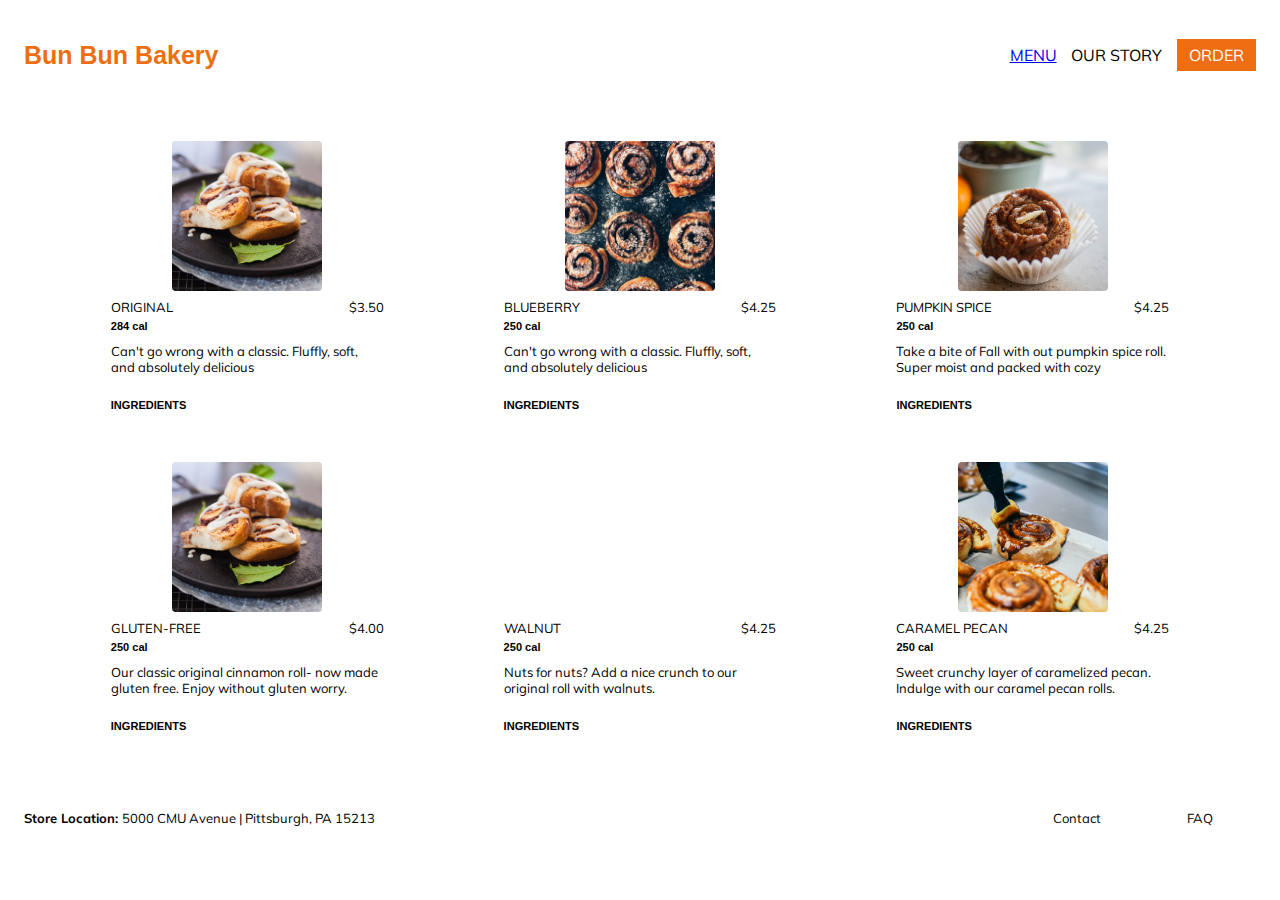
==== menuproduct3.html @ 4245cc76 "PUI Assignment 5" ====
<!DOCTYPE html>
<html>
	<head>
        <title>ProductPage</title>
        <link rel = "stylesheet" type = "text/css" href = "style3.css">
        <link href='https://fonts.googleapis.com/css?family=Mulish' rel='stylesheet'>
        <link rel="stylesheet" href="/Applications/fontawesome/css/all.min.css">
    </head>

    <body>
        <nav>
            <a href="index.html"> <h1 class = "logo"> Bun Bun Bakery</h1>
            </a>
            <ul class = "navtools">
                <li> <a href= "menuproduct.html">MENU </a></li>
                <li>OUR STORY</li>
                <li><buttons class = "orderbutton"> ORDER</buttons></li>
            </ul>
        </nav>

        <div class="container">
            <div class = "productcard">
                <div class="productpic-temp" id="original-pic"></div>

                <div class = "details">
                  <div class = flavor-price-calories>
                    <div class="flavor-price">
                        <p class = "flavors">ORIGINAL</p>
                        <p class = "price"> $3.50</p>
                    </div>
                    <div class = "calories"><b>284 cal</b></div>
                    </div>
                    <p>Can't go wrong with a classic. Fluffly, soft, and absolutely delicious</p>
            
                    <div class = "ingredients-plus">
                        <p class= "ingredients"><b>INGREDIENTS</b></p>
                        <i class="far fa-plus-square fa-color"></i>
                        <!--<div class = "plus"></div> -->
                    </div>
                </div>
            </div>


            <div class = "productcard">
                <a href="addon.html">
                    <div class="productpic-temp" id="blueberry-pic"></div>
                </a>

                <div class = "details">
                    <div class = flavor-price-calories>  
                    <div class="flavor-price">
                        <p class = "flavors">BLUEBERRY</p>
                        <p class = "price"> $4.25</p>
                    </div>

                    <div class = "calories"><b>250 cal</b></div>
                    </div>
                    <p>Can't go wrong with a classic. Fluffly, soft, and absolutely delicious</p>

                    <div class = "ingredients-plus">
                        <p class = "ingredients"><b>INGREDIENTS</b></p>
                        <i class="far fa-plus-square fa-color"></i>
                    </div>
                </div>
            </div>
              

            <div class = "productcard">
                <div class="productpic-temp" id="pumpkin-pic"></div>

                <div class = "details">
                    <div class = flavor-price-calories>
                    <div class="flavor-price">
                        <p class = "flavors">PUMPKIN SPICE</p>
                        <p class = "price"> $4.25</p>
                    </div>

                    <div class = "calories"><b>250 cal</b></div>
                    </div>
                    <p>Take a bite of Fall with out pumpkin spice roll. Super moist and packed with cozy</p>
                    
                    <div class = "ingredients-plus">
                        <p class = "ingredients"><b>INGREDIENTS</b></p>
                        <i class="far fa-plus-square fa-color"></i>
                    </div>
                </div>
            </div>


            <div class = "productcard">
                <div class="productpic-temp" id="gluten-pic"></div>

                <div class = "details">
                    <div class = flavor-price-calories>
                    <div class="flavor-price">
                        <p class = "flavors">GLUTEN-FREE</p>
                        <p class = "price"> $4.00</p>
                    </div>

                    <div class = "calories"><b>250 cal</b></div>
                    </div>
                    <p>Our classic original cinnamon roll- now made gluten free. Enjoy without gluten worry.</p>
                    
                    <div class = "ingredients-plus">
                        <p class = "ingredients"><b>INGREDIENTS</b></p>
                        <i class="far fa-plus-square fa-color"></i>
                    </div>
                </div>
            </div>


            <div class = "productcard">
                <div class="productpic-temp" id="walnut-pic"></div>

                <div class = "details">
                    <div class = flavor-price-calories>
                    <div class="flavor-price">
                        <p class = "flavors">WALNUT</p>
                        <p class = "price"> $4.25</p>
                    </div>

                    <div class = "calories"><b>250 cal</b></div>
                    </div>
                    <p>Nuts for nuts? Add a nice crunch to our original roll with walnuts.</p>
                    
                    <div class = "ingredients-plus">
                        <p class = "ingredients"><b>INGREDIENTS</b></p>
                        <i class="far fa-plus-square fa-color "></i>
                    </div>
                </div>
            </div>


            <div class = "productcard">
                <div class="productpic-temp" id="caramel-pic"></div>

                <div class = "details">
                    <div class = flavor-price-calories>
                    <div class="flavor-price">
                        <p class = "flavors">CARAMEL PECAN</p>
                        <p class = "price"> $4.25</p>
                    </div>

                    <div class = "calories"><b>250 cal</b></div>
                    </div>
                    <p>Sweet crunchy layer of caramelized pecan. Indulge with our caramel pecan rolls.</p>
                    
                    <div class = "ingredients-plus">
                        <p class = "ingredients"><b>INGREDIENTS</b></p>
                        <i class="far fa-plus-square fa-color"></i>
                    </div>
                </div>
            </div>

        </div>    


        <div id = "footer">
            <p class = "location"> <b>Store Location: </b> 5000 CMU Avenue | Pittsburgh, PA 15213 </p>
            <ul class = footnav>
                <li>Contact</li>
                <li>FAQ</li>
            </ul>
        </div>

  

    </body>

</html>
---- style3.css ----
body {
    padding: 0px;
    margin: 0px;
}

nav {
    display: flex;
    justify-content: space-between;
    flex-wrap: wrap;
    align-items: center;
    margin: 24px;

}

.logo{
    color: #EE6E11;
    font-family: sans-serif;
    float: right;
    font-size: 25px;
    font-weight: 800;
}

.navtools {
    display: flex;
    justify-content: space-between;
    width: 20%;
    font-family: "Mulish";
    list-style: none;
}

.orderbutton {
    background-color: #EE6E11;
    color: white;
    padding: 6px 12px; 

}

.descrip {
    text-align: center;
    font-family: "Mulish";
    font-size: 14px;
    margin: 36px 200px;
}


.homeimg {
    width: 100%;
    height: 90%;
}


.smalltext {
    font-size: 30px;
}

.insideimg {
    display: flex;
    flex-direction: row;
    justify-content: space-between;
    position: absolute;
    top: 75%;
    left: 50%;
    transform: translate(-50%, -50%); 
    color: white;
    font-family: "Mulish";
    font-size: 40px;
    width: 90%;
}

.imgtext {
    line-height: 95%;

}

.fa-arrow-alt-circle-right{
    margin-top: 70px;
    font-size: 70px;
}

.fa-arrow-alt-circle-left{
    margin-top: 70px;
    font-size: 70px;
}

/*.................... MENU PRODUCT PAGE ......................*/

.container {
    font-family: "Mulish";
    font-size: small;
    display: flex;
    flex-direction: row;
    padding: 10px;
    flex-wrap: wrap;
    /* align-items: center; */
    justify-content: center;
    margin: auto;
}

.productcard {
    /* border: 1px solid red; */
    margin: 20px;
    display: flex;
    flex-direction: column;
    width: 28%;
}

.productpic {
    /* width: 25%;
    height: auto;

    border: 1px solid #ddd; /* Gray border */
    border-radius: 4px;  /* Rounded border */
    padding: 5px; /* Some padding */
    width: 160px; /* Set a small width */
    height: 120px;
    clip: rect(0px,60px,200px,0px);
    margin: 0 auto;
}

.productpic-temp {
    border-radius: 4px;  /* Rounded border */
    padding: 5px; /* Some padding */
    width: 140px; /* Set a small width */
    height: 140px;
    clip: rect(0px,60px,200px,0px);
    margin: 0 auto;
}

#blueberry-pic {
    background-image: url("Blueberry.jpg");
    background-size: cover; 
}

#original-pic{
    background-image: url("Original.jpg");
    background-size: cover;
    background-position: right;
 
}

#pumpkin-pic{
    background-image: url("Pumpkin.jpg");
    background-size: cover;
    background-position: center;
  
}

#gluten-pic{
    background-image: url("Original.jpg");
    background-size: cover;
    background-position: right;
 
}

#walnut-pic{
    background-image: url("Walnut.jpg");
    background-size: cover;
    background-position: bottom;
 
}

#caramel-pic{
    background-image: url("Caramel.jpg");
    background-size: cover;
    background-position: right; 
}

.flavor-price {
    display: flex;
    justify-content: space-between;
}

.details {
    margin: 0 40px;
}

.calories {
    font-size: 85%;
    font-family: sans-serif;
}

.ingredients {
    font-size: 85%;
    font-family: sans-serif;

}

.flavor-price-calories {
    line-height: 50%;
}

.ingredients-plus {
    display: flex;
    justify-content: space-between;
}

.fa-color {
    color: #EE6E11;
}




/*...................... ADD ON PAGE ......................*/

.productaddon {
    padding: 70px 30px;
    max-width: 600px;
    margin: auto;
    background-color: #E5E5E5;
  }

.addon-pic-flavor-price {
    display: flex;
    justify-content: space-evenly;
    line-height: 60%;

   

}

.addon-pic{
border-radius: 4px;  /* Rounded border */
padding: 5px; /* Some padding */
width: 200px; /* Set a small width */
height: 200px;
clip: rect(0px,60px,200px,0px);
}

#blueberry-addon {
    background-image: url("Blueberry.jpg");
    background-size: cover;
}

.productaddon{
    font-family: "Mulish";
}

.addonlabel {
    color: #EE6E11
    
}

.glazetype {
    border: 1px solid black;
    padding: 3px 10px;
    font-size: 75%;
    align-items: center;
    background: white;
}


.allglaze {
    display: flex;
    justify-content: space-around;
    margin: 0 60px;
}

.addtobag {
    background-color: #EE6E11;
    color: white;
    padding: 3px 12px; 
    float: right;
    margin-left :24px;
    margin-top: 24px;
}

.back {
    background-color: white;
    color:#EE6E11;
    padding: 3px 12px; 
    float: right;
    margin-top: 24px;
}

.add-back {
    margin: 0 12px;
}

.quantities {
    background-color: white;
    padding: 3px 36px; 
    margin-left :150px;
    font-size: 75%;
}




/* ...............FOOTER.............. */

#footer {
    display: flex;
    justify-content: space-between;
    flex-wrap: wrap;
    align-items: center;
    font-family: "Mulish";
    font-size: small;
    margin: 24px;
}

.footnav {
    display: flex;
    justify-content: space-around;
    width: 20%;
    list-style: none;
}
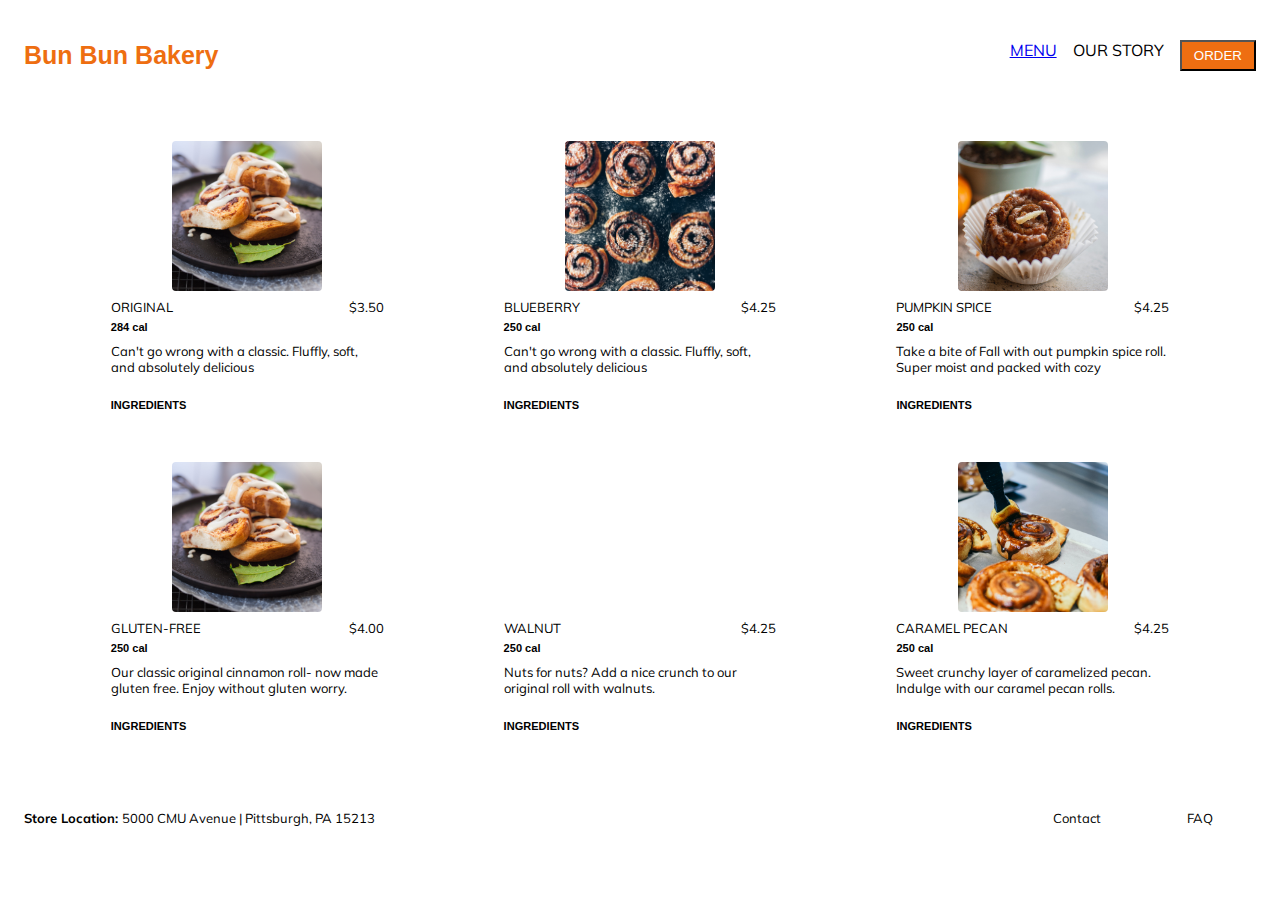
==== commit 7ccae635: "Updated files for HW 6A" ====
--- a/menuproduct3.html
+++ b/menuproduct3.html
@@ -4,7 +4,9 @@
         <title>ProductPage</title>
         <link rel = "stylesheet" type = "text/css" href = "style3.css">
         <link href='https://fonts.googleapis.com/css?family=Mulish' rel='stylesheet'>
-        <link rel="stylesheet" href="/Applications/fontawesome/css/all.min.css">
+        <link rel="stylesheet" href="fontawesome/css/all.min.css">
+        <!--<link rel="stylesheet" href="/Applications/fontawesome/css/all.min.css">
+        <link rel="stylesheet" href="https://cdnjs.cloudflare.com/ajax/libs/font-awesome/4.7.0/css/font-awesome.min.css"> -->
     </head>
 
     <body>
@@ -12,9 +14,13 @@
             <a href="index.html"> <h1 class = "logo"> Bun Bun Bakery</h1>
             </a>
             <ul class = "navtools">
-                <li> <a href= "menuproduct.html">MENU </a></li>
+                <li> <a href= "menuproduct3.html">MENU </a></li>
                 <li>OUR STORY</li>
-                <li><buttons class = "orderbutton"> ORDER</buttons></li>
+                <li>
+                    <a href = "selectionaddon.html">
+                    <button class = "orderbutton"> ORDER</button>
+                    </a>
+                </li>
             </ul>
         </nav>
 
@@ -42,9 +48,7 @@
 
 
             <div class = "productcard">
-                <a href="addon.html">
                     <div class="productpic-temp" id="blueberry-pic"></div>
-                </a>
 
                 <div class = "details">
                     <div class = flavor-price-calories>  
